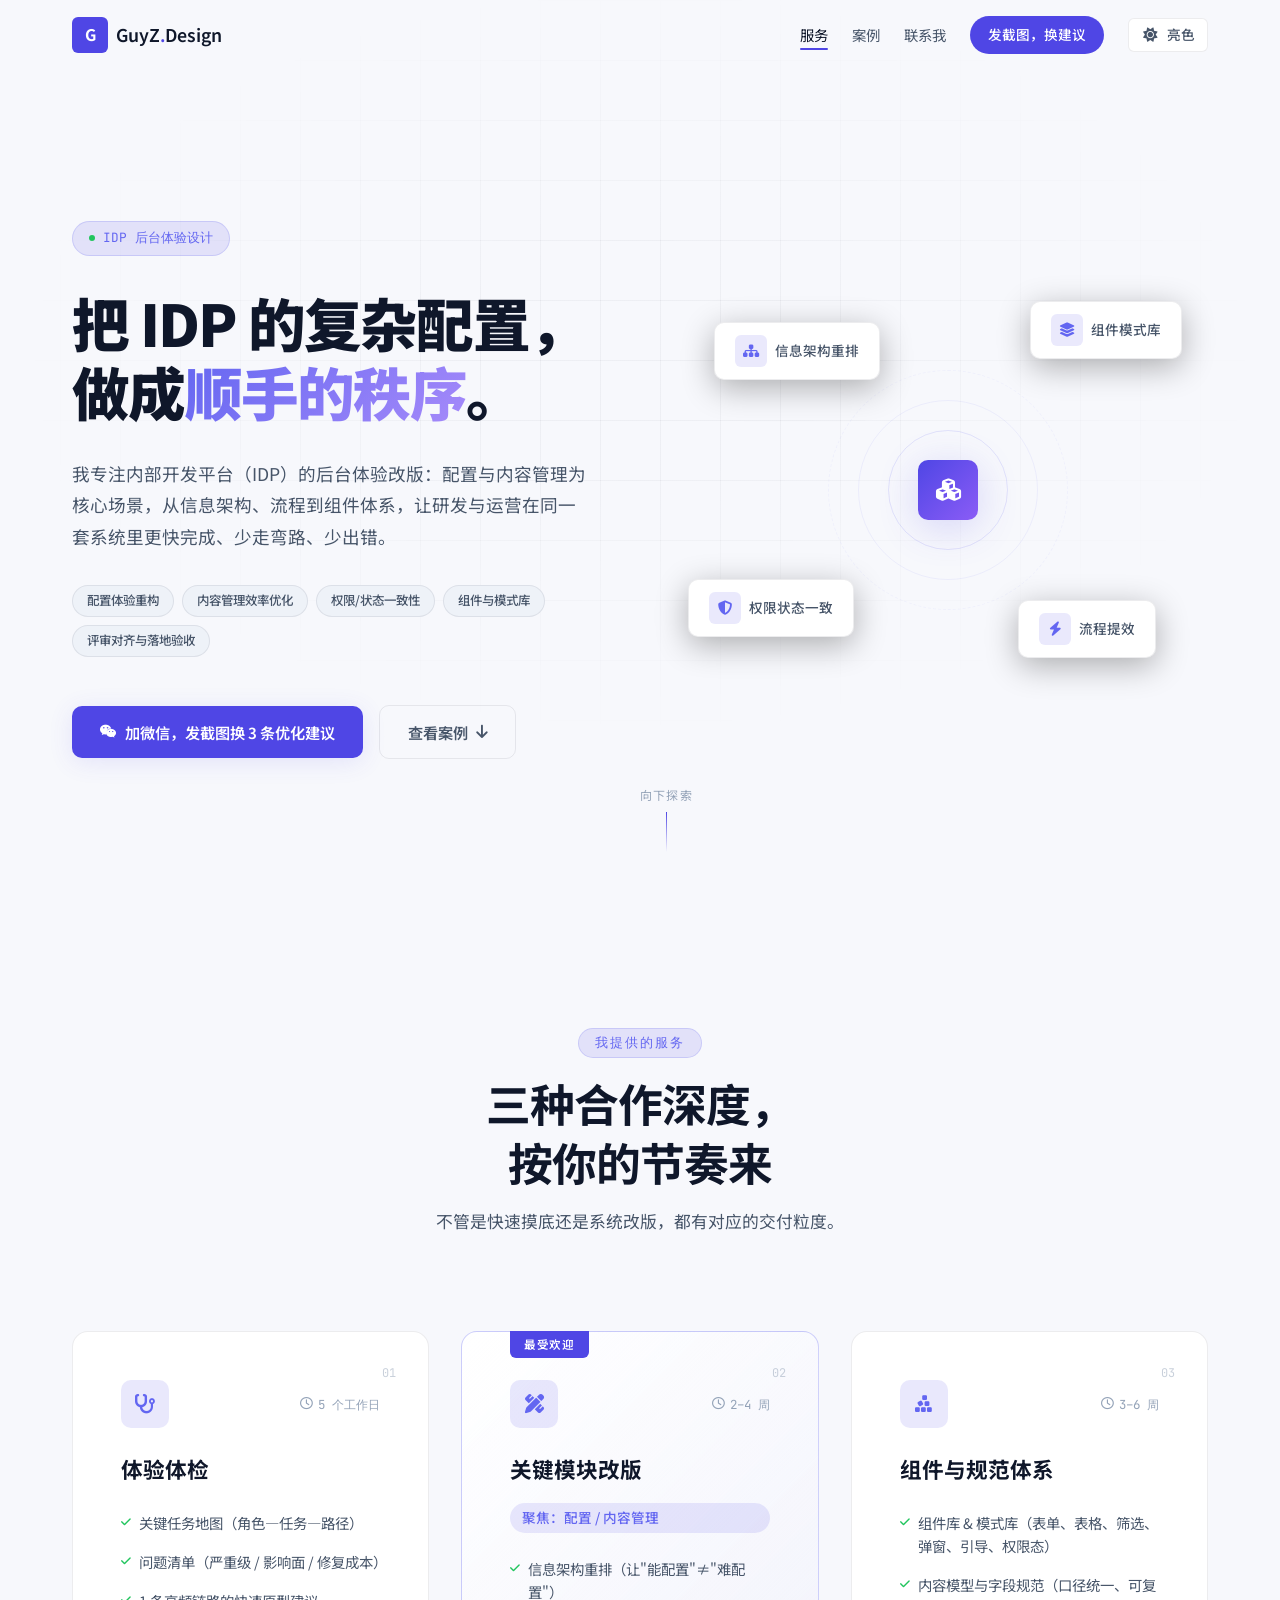
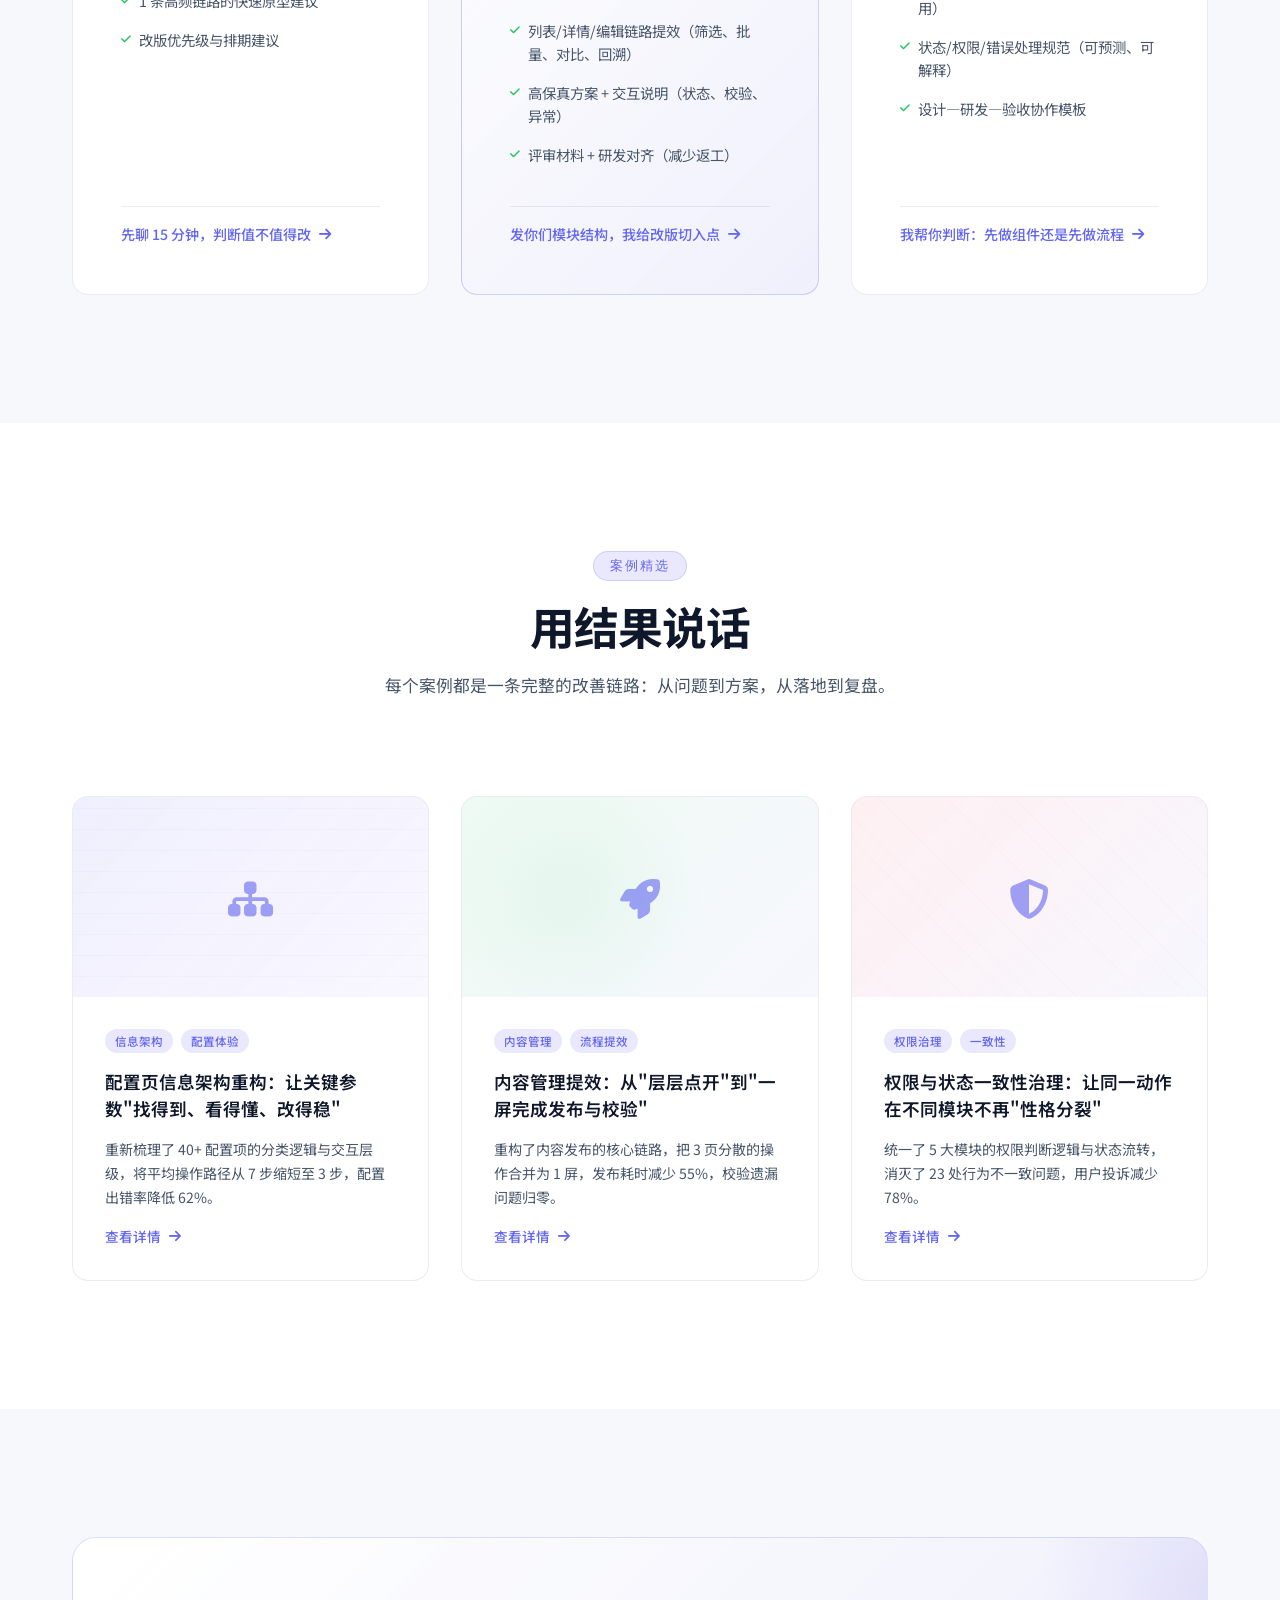
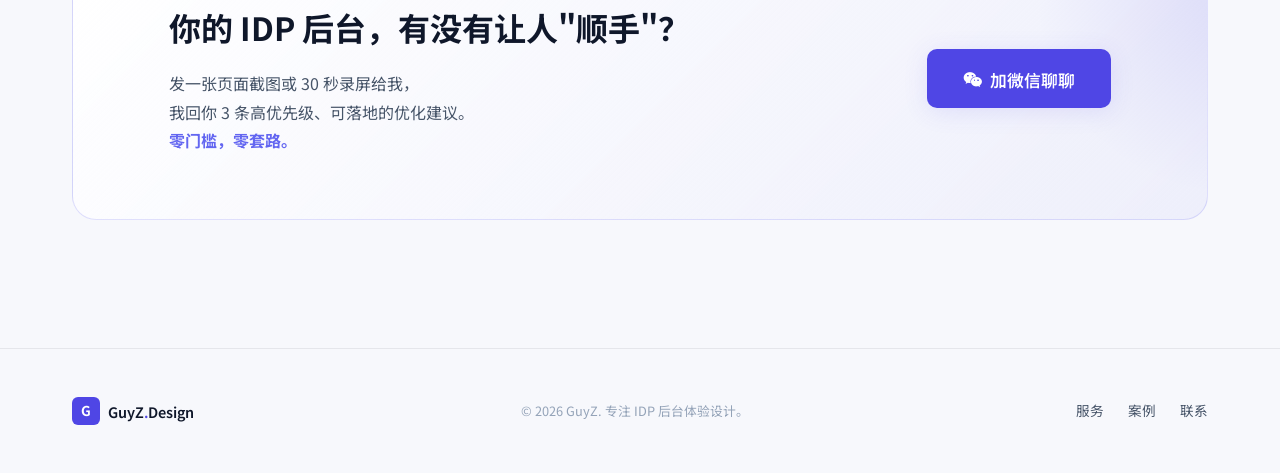
==== index.html @ 1d9252de "Initial commit: GuyZ Design website" ====
<!DOCTYPE html>
<html lang="zh-CN">
<head>
    <meta charset="UTF-8">
    <meta name="viewport" content="width=device-width, initial-scale=1.0">
    <title>GuyZ — IDP 后台体验设计师 | 把复杂配置做成顺手的秩序</title>
    <meta name="description" content="专注内部开发平台（IDP）后台体验改版：配置与内容管理为核心场景，让研发与运营更快完成、少走弯路、少出错。">
    <link rel="preconnect" href="https://fonts.googleapis.com">
    <link rel="preconnect" href="https://fonts.gstatic.com" crossorigin>
    <link href="https://fonts.googleapis.com/css2?family=Noto+Sans+SC:wght@300;400;500;600;700;900&family=JetBrains+Mono:wght@400;500&display=swap" rel="stylesheet">
    <link rel="stylesheet" href="https://cdn.jsdelivr.net/npm/@fortawesome/fontawesome-free@6.4.0/css/all.min.css">
    <link rel="stylesheet" href="css/style.css">
</head>
<body>
    <input type="checkbox" id="themeToggle" class="theme-toggle-input" aria-label="切换主题">
    <!-- 导航 -->
    <nav class="nav" id="nav">
        <div class="nav-inner container">
            <a href="index.html" class="nav-logo">
                <span class="logo-mark">G</span>
                <span class="logo-text">GuyZ<span class="logo-dot">.</span>Design</span>
            </a>
            <div class="nav-right">
                <div class="nav-links" id="navLinks">
                    <a href="#services" class="nav-link">服务</a>
                    <a href="#cases" class="nav-link">案例</a>
                    <a href="contact.html" class="nav-link">联系我</a>
                    <a href="contact.html" class="nav-cta-btn">发截图，换建议</a>
                </div>
                <div class="nav-actions">
                    <label for="themeToggle" class="theme-toggle-btn" title="切换主题">
                        <span class="theme-toggle-icon theme-toggle-dark"><i class="fa-solid fa-moon"></i></span>
                        <span class="theme-toggle-icon theme-toggle-light"><i class="fa-solid fa-sun"></i></span>
                        <span class="theme-toggle-label theme-toggle-dark-label">暗黑</span>
                        <span class="theme-toggle-label theme-toggle-light-label">亮色</span>
                    </label>
                </div>
            </div>

            <button class="nav-toggle" id="navToggle" aria-label="菜单">
                <span></span><span></span><span></span>
            </button>
        </div>
    </nav>

    <!-- Hero -->
    <header class="hero" id="hero">
        <div class="hero-bg-grid"></div>
        <div class="container hero-inner">
            <div class="hero-content">
                <div class="hero-badge animate-in">
                    <span class="badge-dot"></span>
                    IDP 后台体验设计
                </div>
                <h1 class="hero-title animate-in delay-1">
                    把 IDP 的复杂配置，<br>做成<span class="text-accent">顺手的秩序</span>。
                </h1>
                <p class="hero-subtitle animate-in delay-2">
                    我专注内部开发平台（IDP）的后台体验改版：配置与内容管理为核心场景，从信息架构、流程到组件体系，让研发与运营在同一套系统里更快完成、少走弯路、少出错。
                </p>
                <div class="hero-tags animate-in delay-3">
                    <span class="tag">配置体验重构</span>
                    <span class="tag">内容管理效率优化</span>
                    <span class="tag">权限/状态一致性</span>
                    <span class="tag">组件与模式库</span>
                    <span class="tag">评审对齐与落地验收</span>
                </div>
                <div class="hero-ctas animate-in delay-4">
                    <a href="contact.html" class="btn btn-primary">
                        <i class="fa-brands fa-weixin"></i>
                        加微信，发截图换 3 条优化建议
                    </a>
                    <a href="#cases" class="btn btn-ghost">
                        查看案例
                        <i class="fa-solid fa-arrow-down"></i>
                    </a>
                </div>
            </div>
            <div class="hero-visual animate-in delay-3">
                <div class="hero-card-stack">
                    <div class="hero-float-card card-1">
                        <div class="float-icon"><i class="fa-solid fa-sitemap"></i></div>
                        <span>信息架构重排</span>
                    </div>
                    <div class="hero-float-card card-2">
                        <div class="float-icon"><i class="fa-solid fa-layer-group"></i></div>
                        <span>组件模式库</span>
                    </div>
                    <div class="hero-float-card card-3">
                        <div class="float-icon"><i class="fa-solid fa-shield-halved"></i></div>
                        <span>权限状态一致</span>
                    </div>
                    <div class="hero-float-card card-4">
                        <div class="float-icon"><i class="fa-solid fa-bolt"></i></div>
                        <span>流程提效</span>
                    </div>
                    <!-- 中心图形 -->
                    <div class="hero-center-graphic">
                        <div class="center-ring ring-1"></div>
                        <div class="center-ring ring-2"></div>
                        <div class="center-ring ring-3"></div>
                        <div class="center-icon"><i class="fa-solid fa-cubes"></i></div>
                    </div>
                </div>
            </div>
        </div>
        <div class="hero-scroll-hint animate-in delay-5">
            <span>向下探索</span>
            <div class="scroll-line"></div>
        </div>
    </header>

    <!-- 服务 -->
    <section class="services" id="services">
        <div class="container">
            <div class="section-header">
                <span class="section-label">我提供的服务</span>
                <h2 class="section-title">三种合作深度，<br>按你的节奏来</h2>
                <p class="section-desc">不管是快速摸底还是系统改版，都有对应的交付粒度。</p>
            </div>
            <div class="services-grid">
                <!-- 服务 1 -->
                <div class="service-card" data-index="01">
                    <div class="service-header">
                        <div class="service-icon">
                            <i class="fa-solid fa-stethoscope"></i>
                        </div>
                        <div class="service-meta">
                            <span class="service-duration"><i class="fa-regular fa-clock"></i> 5 个工作日</span>
                        </div>
                    </div>
                    <h3 class="service-title">体验体检</h3>
                    <ul class="service-list">
                        <li>
                            <i class="fa-solid fa-check"></i>
                            关键任务地图（角色—任务—路径）
                        </li>
                        <li>
                            <i class="fa-solid fa-check"></i>
                            问题清单（严重级 / 影响面 / 修复成本）
                        </li>
                        <li>
                            <i class="fa-solid fa-check"></i>
                            1 条高频链路的快速原型建议
                        </li>
                        <li>
                            <i class="fa-solid fa-check"></i>
                            改版优先级与排期建议
                        </li>
                    </ul>
                    <a href="contact.html" class="service-cta">
                        先聊 15 分钟，判断值不值得改
                        <i class="fa-solid fa-arrow-right"></i>
                    </a>
                </div>

                <!-- 服务 2 -->
                <div class="service-card featured" data-index="02">
                    <div class="service-popular">最受欢迎</div>
                    <div class="service-header">
                        <div class="service-icon">
                            <i class="fa-solid fa-pen-ruler"></i>
                        </div>
                        <div class="service-meta">
                            <span class="service-duration"><i class="fa-regular fa-clock"></i> 2–4 周</span>
                        </div>
                    </div>
                    <h3 class="service-title">关键模块改版</h3>
                    <p class="service-focus">聚焦：配置 / 内容管理</p>
                    <ul class="service-list">
                        <li>
                            <i class="fa-solid fa-check"></i>
                            信息架构重排（让"能配置"≠"难配置"）
                        </li>
                        <li>
                            <i class="fa-solid fa-check"></i>
                            列表/详情/编辑链路提效（筛选、批量、对比、回溯）
                        </li>
                        <li>
                            <i class="fa-solid fa-check"></i>
                            高保真方案 + 交互说明（状态、校验、异常）
                        </li>
                        <li>
                            <i class="fa-solid fa-check"></i>
                            评审材料 + 研发对齐（减少返工）
                        </li>
                    </ul>
                    <a href="contact.html" class="service-cta">
                        发你们模块结构，我给改版切入点
                        <i class="fa-solid fa-arrow-right"></i>
                    </a>
                </div>

                <!-- 服务 3 -->
                <div class="service-card" data-index="03">
                    <div class="service-header">
                        <div class="service-icon">
                            <i class="fa-solid fa-cubes-stacked"></i>
                        </div>
                        <div class="service-meta">
                            <span class="service-duration"><i class="fa-regular fa-clock"></i> 3–6 周</span>
                        </div>
                    </div>
                    <h3 class="service-title">组件与规范体系</h3>
                    <ul class="service-list">
                        <li>
                            <i class="fa-solid fa-check"></i>
                            组件库 & 模式库（表单、表格、筛选、弹窗、引导、权限态）
                        </li>
                        <li>
                            <i class="fa-solid fa-check"></i>
                            内容模型与字段规范（口径统一、可复用）
                        </li>
                        <li>
                            <i class="fa-solid fa-check"></i>
                            状态/权限/错误处理规范（可预测、可解释）
                        </li>
                        <li>
                            <i class="fa-solid fa-check"></i>
                            设计—研发—验收协作模板
                        </li>
                    </ul>
                    <a href="contact.html" class="service-cta">
                        我帮你判断：先做组件还是先做流程
                        <i class="fa-solid fa-arrow-right"></i>
                    </a>
                </div>
            </div>
        </div>
    </section>

    <!-- 案例 -->
    <section class="cases" id="cases">
        <div class="container">
            <div class="section-header">
                <span class="section-label">案例精选</span>
                <h2 class="section-title">用结果说话</h2>
                <p class="section-desc">每个案例都是一条完整的改善链路：从问题到方案，从落地到复盘。</p>
            </div>
            <div class="cases-grid">
                <!-- 案例 1 -->
                <a href="case-1.html" class="case-card">
                    <div class="case-cover">
                        <div class="case-cover-inner">
                            <div class="case-icon-large"><i class="fa-solid fa-sitemap"></i></div>
                            <div class="case-pattern pattern-1"></div>
                        </div>
                    </div>
                    <div class="case-body">
                        <div class="case-tags">
                            <span class="case-tag">信息架构</span>
                            <span class="case-tag">配置体验</span>
                        </div>
                        <h3 class="case-title">配置页信息架构重构：让关键参数"找得到、看得懂、改得稳"</h3>
                        <p class="case-excerpt">重新梳理了 40+ 配置项的分类逻辑与交互层级，将平均操作路径从 7 步缩短至 3 步，配置出错率降低 62%。</p>
                        <span class="case-link">
                            查看详情
                            <i class="fa-solid fa-arrow-right"></i>
                        </span>
                    </div>
                </a>

                <!-- 案例 2 -->
                <a href="case-2.html" class="case-card">
                    <div class="case-cover">
                        <div class="case-cover-inner">
                            <div class="case-icon-large"><i class="fa-solid fa-rocket"></i></div>
                            <div class="case-pattern pattern-2"></div>
                        </div>
                    </div>
                    <div class="case-body">
                        <div class="case-tags">
                            <span class="case-tag">内容管理</span>
                            <span class="case-tag">流程提效</span>
                        </div>
                        <h3 class="case-title">内容管理提效：从"层层点开"到"一屏完成发布与校验"</h3>
                        <p class="case-excerpt">重构了内容发布的核心链路，把 3 页分散的操作合并为 1 屏，发布耗时减少 55%，校验遗漏问题归零。</p>
                        <span class="case-link">
                            查看详情
                            <i class="fa-solid fa-arrow-right"></i>
                        </span>
                    </div>
                </a>

                <!-- 案例 3 -->
                <a href="case-3.html" class="case-card">
                    <div class="case-cover">
                        <div class="case-cover-inner">
                            <div class="case-icon-large"><i class="fa-solid fa-shield-halved"></i></div>
                            <div class="case-pattern pattern-3"></div>
                        </div>
                    </div>
                    <div class="case-body">
                        <div class="case-tags">
                            <span class="case-tag">权限治理</span>
                            <span class="case-tag">一致性</span>
                        </div>
                        <h3 class="case-title">权限与状态一致性治理：让同一动作在不同模块不再"性格分裂"</h3>
                        <p class="case-excerpt">统一了 5 大模块的权限判断逻辑与状态流转，消灭了 23 处行为不一致问题，用户投诉减少 78%。</p>
                        <span class="case-link">
                            查看详情
                            <i class="fa-solid fa-arrow-right"></i>
                        </span>
                    </div>
                </a>
            </div>
        </div>
    </section>

    <!-- 底部 CTA -->
    <section class="bottom-cta">
        <div class="container">
            <div class="bottom-cta-inner">
                <div class="bottom-cta-content">
                    <h2 class="bottom-cta-title">你的 IDP 后台，有没有让人"顺手"？</h2>
                    <p class="bottom-cta-desc">
                        发一张页面截图或 30 秒录屏给我，<br>我回你 3 条高优先级、可落地的优化建议。<br>
                        <strong>零门槛，零套路。</strong>
                    </p>
                </div>
                <div class="bottom-cta-actions">
                    <a href="contact.html" class="btn btn-primary btn-lg">
                        <i class="fa-brands fa-weixin"></i>
                        加微信聊聊
                    </a>
                </div>
            </div>
        </div>
    </section>

    <!-- Footer -->
    <footer class="footer">
        <div class="container footer-inner">
            <div class="footer-brand">
                <span class="logo-mark">G</span>
                <span class="logo-text">GuyZ<span class="logo-dot">.</span>Design</span>
            </div>
            <p class="footer-copy">© 2026 GuyZ. 专注 IDP 后台体验设计。</p>
            <div class="footer-links">
                <a href="#services">服务</a>
                <a href="#cases">案例</a>
                <a href="contact.html">联系</a>
            </div>
        </div>
    </footer>

    <script src="js/main.js"></script>
</body>
</html>
---- css/style.css ----
/* =========================================
   GuyZ.Design — IDP 后台体验设计师作品集
   Design System & Global Styles
   ========================================= */

/* --- CSS Variables --- */
:root {
    /* 主色：深沉专业 + 亮点色 */
    --color-bg: #0a0a0f;
    --color-bg-elevated: #12121a;
    --color-bg-card: #16161f;
    --color-bg-card-hover: #1c1c28;
    --color-surface: #1e1e2a;
    --color-border: rgba(255, 255, 255, 0.06);
    --color-border-hover: var(--color-accent);
    --color-hover-border: var(--color-accent);
    --color-hover-shadow: rgba(0, 0, 0, 0.4);

    /* 文字 */
    --color-text-primary: #f0f0f5;
    --color-text-secondary: #8a8a9a;
    --color-text-tertiary: #5a5a6e;

    /* 导航与背景细节 */
    --color-nav-bg: rgba(10, 10, 15, 0.85);
    --color-nav-overlay-bg: rgba(10, 10, 15, 0.98);
    --color-grid-line: rgba(255, 255, 255, 0.02);

    /* 强调色：偏蓝紫，科技感 */
    --color-accent: #6366f1;
    --color-accent-light: #818cf8;
    --color-accent-glow: rgba(99, 102, 241, 0.15);
    --color-accent-glow-strong: rgba(99, 102, 241, 0.3);

    /* 辅助色 */
    --color-green: #22c55e;
    --color-amber: #f59e0b;
    --color-rose: #f43f5e;

    /* 间距 */
    --space-xs: 0.25rem;
    --space-sm: 0.5rem;
    --space-md: 1rem;
    --space-lg: 1.5rem;
    --space-xl: 2rem;
    --space-2xl: 3rem;
    --space-3xl: 4rem;
    --space-4xl: 6rem;
    --space-5xl: 8rem;

    /* 圆角 */
    --radius-sm: 6px;
    --radius-md: 10px;
    --radius-lg: 16px;
    --radius-xl: 24px;

    /* 字体 */
    --font-sans: 'Noto Sans SC', -apple-system, BlinkMacSystemFont, 'Segoe UI', sans-serif;
    --font-mono: 'JetBrains Mono', 'Fira Code', monospace;

    /* 过渡 */
    --ease-out: cubic-bezier(0.16, 1, 0.3, 1);
    --ease-spring: cubic-bezier(0.34, 1.56, 0.64, 1);
    --duration-fast: 0.2s;
    --duration-normal: 0.35s;
    --duration-slow: 0.6s;
}

:root:has(#themeToggle:checked) {
    --color-bg: #f7f8fc;
    --color-bg-elevated: #ffffff;
    --color-bg-card: #ffffff;
    --color-bg-card-hover: #f1f4fb;
    --color-surface: #eef2f8;
    --color-border: rgba(15, 23, 42, 0.08);
    --color-border-hover: rgba(15, 23, 42, 0.16);
    --color-hover-border: rgba(15, 23, 42, 0.16);
    --color-hover-shadow: var(--color-accent-glow-strong);

    --color-text-primary: #0f172a;
    --color-text-secondary: #475569;
    --color-text-tertiary: #94a3b8;

    --color-nav-bg: rgba(247, 248, 252, 0.9);
    --color-nav-overlay-bg: rgba(247, 248, 252, 0.98);
    --color-grid-line: rgba(15, 23, 42, 0.04);

    --color-accent: #4f46e5;
    --color-accent-light: #6366f1;
    --color-accent-glow: rgba(79, 70, 229, 0.12);
    --color-accent-glow-strong: rgba(79, 70, 229, 0.2);
}



/* --- Reset & Base --- */
*,
*::before,
*::after {
    margin: 0;
    padding: 0;
    box-sizing: border-box;
}

html {
    scroll-behavior: smooth;
    -webkit-font-smoothing: antialiased;
    -moz-osx-font-smoothing: grayscale;
}

body {
    font-family: var(--font-sans);
    background: var(--color-bg);
    color: var(--color-text-primary);
    line-height: 1.6;
    overflow-x: hidden;
}

a {
    color: inherit;
    text-decoration: none;
}

ul, ol {
    list-style: none;
}

img {
    max-width: 100%;
    display: block;
}

/* --- Container --- */
.container {
    width: 100%;
    max-width: 1200px;
    margin: 0 auto;
    padding: 0 var(--space-xl);
}

/* --- Typography --- */
.section-header {
    text-align: center;
    margin-bottom: var(--space-4xl);
}

.section-label {
    display: inline-block;
    font-family: var(--font-mono);
    font-size: 0.8rem;
    font-weight: 500;
    color: var(--color-accent-light);
    text-transform: uppercase;
    letter-spacing: 0.15em;
    margin-bottom: var(--space-md);
    padding: var(--space-xs) var(--space-md);
    background: var(--color-accent-glow);
    border-radius: 100px;
    border: 1px solid rgba(99, 102, 241, 0.2);
}

.section-title {
    font-size: clamp(1.8rem, 4vw, 2.8rem);
    font-weight: 700;
    line-height: 1.3;
    margin-bottom: var(--space-md);
    letter-spacing: -0.02em;
}

.section-desc {
    font-size: 1.05rem;
    color: var(--color-text-secondary);
    max-width: 560px;
    margin: 0 auto;
    line-height: 1.7;
}

/* =========================================
   Navigation
   ========================================= */
.nav {
    position: fixed;
    top: 0;
    left: 0;
    right: 0;
    z-index: 1000;
    padding: var(--space-md) 0;
    transition: all var(--duration-normal) var(--ease-out);
    background: transparent;
}

.nav.scrolled {
    background: var(--color-nav-bg);
    backdrop-filter: blur(20px);
    -webkit-backdrop-filter: blur(20px);
    border-bottom: 1px solid var(--color-border);
    padding: var(--space-sm) 0;
}



.nav-inner {
    display: flex;
    align-items: center;
    justify-content: space-between;
    gap: var(--space-xl);
}

.nav-right {
    display: flex;
    align-items: center;
    gap: var(--space-lg);
    margin-left: auto;
}

.nav-logo {
    display: flex;
    align-items: center;
    gap: var(--space-sm);
    font-weight: 600;
    font-size: 1.1rem;
    z-index: 1001;
}

.logo-mark {
    display: inline-flex;
    align-items: center;
    justify-content: center;
    width: 36px;
    height: 36px;
    background: var(--color-accent);
    color: white;
    font-weight: 700;
    font-size: 1rem;
    border-radius: var(--radius-sm);
}

.logo-dot {
    color: var(--color-accent);
}

.nav-links {
    display: flex;
    align-items: center;
    gap: var(--space-lg);
}

.nav-actions {
    display: inline-flex;
    align-items: center;
    gap: var(--space-md);
}

.theme-toggle-input {
    position: absolute;
    opacity: 0;
    pointer-events: none;
}

.theme-toggle-btn {
    display: inline-flex;
    align-items: center;
    gap: 8px;
    height: 34px;
    padding: 0 12px;
    border-radius: 6px;
    border: 1px solid var(--color-border);
    background: var(--color-bg-card);
    color: var(--color-text-secondary);
    font-size: 0.85rem;
    font-weight: 500;
    cursor: pointer;
    transition: all var(--duration-fast) var(--ease-out);
}

.theme-toggle-btn:hover {
    border-color: var(--color-accent);
    color: var(--color-accent-light);
    box-shadow: 0 6px 18px var(--color-accent-glow);
}

.theme-toggle-btn:focus-visible {
    outline: 2px solid var(--color-accent-light);
    outline-offset: 2px;
}

.theme-toggle-icon {
    width: 18px;
    height: 18px;
    display: inline-flex;
    align-items: center;
    justify-content: center;
    font-size: 0.9rem;
}

.theme-toggle-light,
.theme-toggle-light-label {
    display: none;
}

:root:has(#themeToggle:checked) .theme-toggle-dark,
:root:has(#themeToggle:checked) .theme-toggle-dark-label,
:root[data-theme="light"] .theme-toggle-dark,
:root[data-theme="light"] .theme-toggle-dark-label {
    display: none;
}

:root:has(#themeToggle:checked) .theme-toggle-light,
:root:has(#themeToggle:checked) .theme-toggle-light-label,
:root[data-theme="light"] .theme-toggle-light,
:root[data-theme="light"] .theme-toggle-light-label {
    display: inline-flex;
}

.nav-link {
    font-size: 0.9rem;
    color: var(--color-text-secondary);
    transition: color var(--duration-fast);
    position: relative;
}

.nav-link:hover,
.nav-link.active {
    color: var(--color-text-primary);
}

.nav-link::after {
    content: '';
    position: absolute;
    bottom: -4px;
    left: 0;
    width: 0;
    height: 2px;
    background: var(--color-accent);
    border-radius: 2px;
    transition: width var(--duration-normal) var(--ease-out);
}

.nav-link:hover::after,
.nav-link.active::after {
    width: 100%;
}

.nav-cta-btn {
    display: inline-flex;
    align-items: center;
    gap: var(--space-sm);
    padding: 8px 18px;
    font-size: 0.85rem;
    font-weight: 500;
    color: white;
    background: var(--color-accent);
    border-radius: 100px;
    transition: all var(--duration-fast);
}

.nav-cta-btn:hover {
    background: var(--color-accent-light);
    transform: translateY(-1px);
    box-shadow: 0 4px 20px var(--color-accent-glow-strong);
}

.nav-toggle {
    display: none;
    flex-direction: column;
    gap: 5px;
    background: none;
    border: none;
    cursor: pointer;
    z-index: 1001;
    padding: 4px;
}

.nav-toggle span {
    display: block;
    width: 22px;
    height: 2px;
    background: var(--color-text-primary);
    border-radius: 2px;
    transition: all var(--duration-normal) var(--ease-out);
}

/* =========================================
   Hero
   ========================================= */
.hero {
    position: relative;
    min-height: 100vh;
    display: flex;
    flex-direction: column;
    justify-content: center;
    padding: calc(80px + var(--space-3xl)) 0 var(--space-3xl);
    overflow: hidden;
}

.hero-bg-grid {
    position: absolute;
    inset: 0;
    background-image:
        linear-gradient(var(--color-grid-line) 1px, transparent 1px),
        linear-gradient(90deg, var(--color-grid-line) 1px, transparent 1px);
    background-size: 60px 60px;
    mask-image: radial-gradient(ellipse 70% 60% at 50% 40%, black 20%, transparent 70%);
    -webkit-mask-image: radial-gradient(ellipse 70% 60% at 50% 40%, black 20%, transparent 70%);
}

.hero-inner {
    display: grid;
    grid-template-columns: 1fr 1fr;
    gap: var(--space-4xl);
    align-items: center;
    position: relative;
    z-index: 1;
}

.hero-badge {
    display: inline-flex;
    align-items: center;
    gap: var(--space-sm);
    font-family: var(--font-mono);
    font-size: 0.8rem;
    color: var(--color-accent-light);
    margin-bottom: var(--space-xl);
    padding: 6px 16px;
    background: var(--color-accent-glow);
    border: 1px solid rgba(99, 102, 241, 0.2);
    border-radius: 100px;
}

.badge-dot {
    width: 6px;
    height: 6px;
    background: var(--color-green);
    border-radius: 50%;
    animation: pulse-dot 2s infinite;
}

@keyframes pulse-dot {
    0%, 100% { opacity: 1; }
    50% { opacity: 0.4; }
}

.hero-title {
    font-size: clamp(2.2rem, 5vw, 3.6rem);
    font-weight: 900;
    line-height: 1.2;
    letter-spacing: -0.03em;
    margin-bottom: var(--space-xl);
}

.text-accent {
    background: linear-gradient(135deg, var(--color-accent-light), #a78bfa);
    -webkit-background-clip: text;
    -webkit-text-fill-color: transparent;
    background-clip: text;
}

.hero-subtitle {
    font-size: 1.1rem;
    color: var(--color-text-secondary);
    line-height: 1.8;
    margin-bottom: var(--space-xl);
    max-width: 540px;
}

.hero-tags {
    display: flex;
    flex-wrap: wrap;
    gap: var(--space-sm);
    margin-bottom: var(--space-2xl);
}

.tag {
    font-size: 0.78rem;
    font-weight: 500;
    padding: 5px 14px;
    background: var(--color-surface);
    border: 1px solid var(--color-border);
    border-radius: 100px;
    color: var(--color-text-secondary);
    transition: all var(--duration-fast);
}

.tag:hover {
    border-color: var(--color-accent);
    color: var(--color-accent-light);
    background: var(--color-accent-glow);
}

.hero-ctas {
    display: flex;
    flex-wrap: wrap;
    gap: var(--space-md);
    align-items: center;
}

/* Buttons */
.btn {
    display: inline-flex;
    align-items: center;
    gap: var(--space-sm);
    padding: 14px 28px;
    font-family: var(--font-sans);
    font-size: 0.95rem;
    font-weight: 600;
    border-radius: var(--radius-md);
    cursor: pointer;
    border: none;
    transition: all var(--duration-normal) var(--ease-out);
    white-space: nowrap;
}

.btn-primary {
    background: var(--color-accent);
    color: white;
    box-shadow: 0 4px 24px var(--color-accent-glow);
}

.btn-primary:hover {
    background: var(--color-accent-light);
    transform: translateY(-2px);
    box-shadow: 0 8px 32px var(--color-accent-glow-strong);
}

.btn-ghost {
    background: transparent;
    color: var(--color-text-secondary);
    border: 1px solid var(--color-border);
}

.btn-ghost:hover {
    border-color: var(--color-accent);
    color: var(--color-accent-light);
    background: var(--color-accent-glow);
}

.btn-lg {
    padding: 18px 36px;
    font-size: 1.05rem;
}

/* Hero Visual - 浮动卡片 */
.hero-visual {
    position: relative;
    height: 420px;
}

.hero-card-stack {
    position: relative;
    width: 100%;
    height: 100%;
}

.hero-float-card {
    position: absolute;
    display: flex;
    align-items: center;
    gap: var(--space-sm);
    padding: 12px 20px;
    background: var(--color-bg-card);
    border: 1px solid var(--color-border);
    border-radius: var(--radius-md);
    font-size: 0.85rem;
    font-weight: 500;
    color: var(--color-text-secondary);
    backdrop-filter: blur(10px);
    box-shadow: 0 8px 32px rgba(0, 0, 0, 0.3);
    transition: all var(--duration-slow) var(--ease-out);
}

.hero-float-card:hover {
    border-color: var(--color-border-hover);
    color: var(--color-text-primary);
    transform: translateY(-4px);
    box-shadow: 0 12px 40px var(--color-hover-shadow), 0 0 0 1px var(--color-hover-border);
}

.float-icon {
    width: 32px;
    height: 32px;
    display: flex;
    align-items: center;
    justify-content: center;
    background: var(--color-accent-glow);
    color: var(--color-accent-light);
    border-radius: var(--radius-sm);
    font-size: 0.9rem;
}

.card-1 { top: 10%; left: 5%; animation: float-1 6s ease-in-out infinite; }
.card-2 { top: 5%; right: 5%; animation: float-2 7s ease-in-out infinite; }
.card-3 { bottom: 15%; left: 0; animation: float-3 8s ease-in-out infinite; }
.card-4 { bottom: 10%; right: 10%; animation: float-4 6.5s ease-in-out infinite; }

@keyframes float-1 { 0%, 100% { transform: translateY(0); } 50% { transform: translateY(-12px); } }
@keyframes float-2 { 0%, 100% { transform: translateY(0); } 50% { transform: translateY(-8px); } }
@keyframes float-3 { 0%, 100% { transform: translateY(0); } 50% { transform: translateY(-15px); } }
@keyframes float-4 { 0%, 100% { transform: translateY(0); } 50% { transform: translateY(-10px); } }

/* 中心图形 */
.hero-center-graphic {
    position: absolute;
    top: 50%;
    left: 50%;
    transform: translate(-50%, -50%);
}

.center-ring {
    position: absolute;
    top: 50%;
    left: 50%;
    transform: translate(-50%, -50%);
    border-radius: 50%;
    border: 1px solid var(--color-border);
}

.ring-1 { width: 120px; height: 120px; animation: ring-spin 20s linear infinite; border-color: rgba(99, 102, 241, 0.15); }
.ring-2 { width: 180px; height: 180px; animation: ring-spin 30s linear infinite reverse; border-color: rgba(99, 102, 241, 0.08); }
.ring-3 { width: 240px; height: 240px; animation: ring-spin 40s linear infinite; border-style: dashed; border-color: rgba(99, 102, 241, 0.05); }

@keyframes ring-spin { from { transform: translate(-50%, -50%) rotate(0deg); } to { transform: translate(-50%, -50%) rotate(360deg); } }

.center-icon {
    position: relative;
    width: 60px;
    height: 60px;
    display: flex;
    align-items: center;
    justify-content: center;
    background: linear-gradient(135deg, var(--color-accent), #8b5cf6);
    border-radius: var(--radius-md);
    font-size: 1.4rem;
    color: white;
    box-shadow: 0 8px 40px var(--color-accent-glow-strong);
}

/* 滚动提示 */
.hero-scroll-hint {
    position: absolute;
    bottom: var(--space-2xl);
    left: 50%;
    transform: translateX(-50%);
    display: flex;
    flex-direction: column;
    align-items: center;
    gap: var(--space-sm);
    color: var(--color-text-tertiary);
    font-size: 0.75rem;
    letter-spacing: 0.1em;
}

.scroll-line {
    width: 1px;
    height: 40px;
    background: linear-gradient(to bottom, var(--color-accent), transparent);
    animation: scroll-pulse 2s ease-in-out infinite;
}

@keyframes scroll-pulse {
    0%, 100% { opacity: 0.3; transform: scaleY(0.6); }
    50% { opacity: 1; transform: scaleY(1); }
}

/* =========================================
   Services
   ========================================= */
.services {
    padding: var(--space-5xl) 0;
    position: relative;
}

.services-grid {
    display: grid;
    grid-template-columns: repeat(3, 1fr);
    gap: var(--space-xl);
}

.service-card {
    position: relative;
    padding: var(--space-2xl);
    background: var(--color-bg-card);
    border: 1px solid var(--color-border);
    border-radius: var(--radius-lg);
    transition: all var(--duration-normal) var(--ease-out);
    display: flex;
    flex-direction: column;
}

.service-card::before {
    content: attr(data-index);
    position: absolute;
    top: var(--space-xl);
    right: var(--space-xl);
    font-family: var(--font-mono);
    font-size: 0.75rem;
    color: var(--color-text-tertiary);
    opacity: 0.5;
}

.service-card:hover {
    border-color: var(--color-border-hover);
    background: var(--color-bg-card-hover);
    transform: translateY(-4px);
    box-shadow: 0 20px 60px var(--color-hover-shadow);
}

.service-card.featured {
    border-color: rgba(99, 102, 241, 0.3);
    background: linear-gradient(135deg, var(--color-bg-card), rgba(99, 102, 241, 0.05));
}

.service-card.featured:hover {
    border-color: rgba(99, 102, 241, 0.5);
    box-shadow: 0 20px 60px rgba(99, 102, 241, 0.1), 0 0 0 1px rgba(99, 102, 241, 0.2);
}

.service-popular {
    position: absolute;
    top: -1px;
    left: var(--space-2xl);
    padding: 4px 14px;
    font-size: 0.72rem;
    font-weight: 600;
    color: white;
    background: var(--color-accent);
    border-radius: 0 0 var(--radius-sm) var(--radius-sm);
    letter-spacing: 0.05em;
}

.service-header {
    display: flex;
    align-items: center;
    justify-content: space-between;
    margin-bottom: var(--space-lg);
}

.service-icon {
    width: 48px;
    height: 48px;
    display: flex;
    align-items: center;
    justify-content: center;
    background: var(--color-accent-glow);
    color: var(--color-accent-light);
    border-radius: var(--radius-md);
    font-size: 1.2rem;
}

.service-duration {
    font-family: var(--font-mono);
    font-size: 0.78rem;
    color: var(--color-text-tertiary);
    display: flex;
    align-items: center;
    gap: 6px;
}

.service-title {
    font-size: 1.35rem;
    font-weight: 700;
    margin-bottom: var(--space-md);
}

.service-focus {
    font-size: 0.85rem;
    color: var(--color-accent-light);
    font-weight: 500;
    margin-bottom: var(--space-md);
    padding: 4px 12px;
    background: var(--color-accent-glow);
    border-radius: 100px;
    display: inline-block;
}

.service-list {
    margin-bottom: var(--space-xl);
    flex: 1;
}

.service-list li {
    display: flex;
    align-items: flex-start;
    gap: var(--space-sm);
    font-size: 0.9rem;
    color: var(--color-text-secondary);
    line-height: 1.6;
    padding: var(--space-sm) 0;
}

.service-list li i {
    color: var(--color-green);
    font-size: 0.7rem;
    margin-top: 6px;
    flex-shrink: 0;
}

.service-cta {
    display: inline-flex;
    align-items: center;
    gap: var(--space-sm);
    font-size: 0.88rem;
    font-weight: 500;
    color: var(--color-accent-light);
    transition: all var(--duration-fast);
    padding-top: var(--space-md);
    border-top: 1px solid var(--color-border);
}

.service-cta:hover {
    color: white;
    gap: var(--space-md);
}

/* =========================================
   Cases
   ========================================= */
.cases {
    padding: var(--space-5xl) 0;
    background: var(--color-bg-elevated);
}

.cases-grid {
    display: grid;
    grid-template-columns: repeat(3, 1fr);
    gap: var(--space-xl);
}

.case-card {
    display: flex;
    flex-direction: column;
    background: var(--color-bg-card);
    border: 1px solid var(--color-border);
    border-radius: var(--radius-lg);
    overflow: hidden;
    transition: all var(--duration-normal) var(--ease-out);
}

.case-card:hover {
    border-color: var(--color-border-hover);
    transform: translateY(-6px);
    box-shadow: 0 24px 64px var(--color-hover-shadow);
}

.case-cover {
    position: relative;
    height: 200px;
    overflow: hidden;
}

.case-cover-inner {
    width: 100%;
    height: 100%;
    display: flex;
    align-items: center;
    justify-content: center;
    position: relative;
}

.case-icon-large {
    font-size: 2.5rem;
    color: var(--color-accent-light);
    position: relative;
    z-index: 1;
    opacity: 0.6;
    transition: all var(--duration-normal) var(--ease-out);
}

.case-card:hover .case-icon-large {
    opacity: 1;
    transform: scale(1.1);
}

.case-pattern {
    position: absolute;
    inset: 0;
}

.pattern-1 {
    background:
        linear-gradient(135deg, rgba(99, 102, 241, 0.1), rgba(139, 92, 246, 0.05)),
        repeating-linear-gradient(
            0deg,
            transparent,
            transparent 20px,
            rgba(99, 102, 241, 0.03) 20px,
            rgba(99, 102, 241, 0.03) 21px
        );
}

.pattern-2 {
    background:
        linear-gradient(135deg, rgba(34, 197, 94, 0.08), rgba(99, 102, 241, 0.05)),
        radial-gradient(circle at 30% 50%, rgba(34, 197, 94, 0.06) 0%, transparent 50%);
}

.pattern-3 {
    background:
        linear-gradient(135deg, rgba(244, 63, 94, 0.08), rgba(99, 102, 241, 0.05)),
        repeating-linear-gradient(
            45deg,
            transparent,
            transparent 15px,
            rgba(244, 63, 94, 0.02) 15px,
            rgba(244, 63, 94, 0.02) 16px
        );
}

.case-body {
    padding: var(--space-xl);
    flex: 1;
    display: flex;
    flex-direction: column;
}

.case-tags {
    display: flex;
    flex-wrap: wrap;
    gap: var(--space-sm);
    margin-bottom: var(--space-md);
}

.case-tag {
    font-size: 0.72rem;
    font-weight: 500;
    padding: 3px 10px;
    background: var(--color-accent-glow);
    color: var(--color-accent-light);
    border-radius: 100px;
}

.case-title {
    font-size: 1.1rem;
    font-weight: 600;
    line-height: 1.5;
    margin-bottom: var(--space-md);
}

.case-excerpt {
    font-size: 0.88rem;
    color: var(--color-text-secondary);
    line-height: 1.7;
    flex: 1;
    margin-bottom: var(--space-md);
}

.case-link {
    display: inline-flex;
    align-items: center;
    gap: var(--space-sm);
    font-size: 0.85rem;
    font-weight: 500;
    color: var(--color-accent-light);
    transition: all var(--duration-fast);
}

.case-card:hover .case-link {
    color: white;
    gap: var(--space-md);
}

/* =========================================
   Bottom CTA
   ========================================= */
.bottom-cta {
    padding: var(--space-5xl) 0;
}

.bottom-cta-inner {
    display: flex;
    align-items: center;
    justify-content: space-between;
    gap: var(--space-3xl);
    padding: var(--space-3xl) var(--space-4xl);
    background: linear-gradient(135deg, var(--color-bg-card), rgba(99, 102, 241, 0.06));
    border: 1px solid rgba(99, 102, 241, 0.2);
    border-radius: var(--radius-xl);
    position: relative;
    overflow: hidden;
}

.bottom-cta-inner::before {
    content: '';
    position: absolute;
    top: -50%;
    right: -20%;
    width: 400px;
    height: 400px;
    background: radial-gradient(circle, var(--color-accent-glow) 0%, transparent 70%);
    pointer-events: none;
}

.bottom-cta-title {
    font-size: clamp(1.4rem, 3vw, 2rem);
    font-weight: 700;
    margin-bottom: var(--space-md);
}

.bottom-cta-desc {
    font-size: 1rem;
    color: var(--color-text-secondary);
    line-height: 1.8;
}

.bottom-cta-desc strong {
    color: var(--color-accent-light);
}

.bottom-cta-actions {
    flex-shrink: 0;
    position: relative;
    z-index: 1;
}

/* =========================================
   Footer
   ========================================= */
.footer {
    padding: var(--space-2xl) 0;
    border-top: 1px solid var(--color-border);
}

.footer-inner {
    display: flex;
    align-items: center;
    justify-content: space-between;
}

.footer-brand {
    display: flex;
    align-items: center;
    gap: var(--space-sm);
}

.footer-brand .logo-mark {
    width: 28px;
    height: 28px;
    font-size: 0.85rem;
}

.footer-brand .logo-text {
    font-size: 0.9rem;
    font-weight: 600;
}

.footer-copy {
    font-size: 0.8rem;
    color: var(--color-text-tertiary);
}

.footer-links {
    display: flex;
    gap: var(--space-lg);
}

.footer-links a {
    font-size: 0.85rem;
    color: var(--color-text-secondary);
    transition: color var(--duration-fast);
}

.footer-links a:hover {
    color: var(--color-accent-light);
}

/* =========================================
   Animations
   ========================================= */
.animate-in {
    opacity: 0;
    transform: translateY(30px);
    transition: opacity var(--duration-slow) var(--ease-out), transform var(--duration-slow) var(--ease-out);
}

.animate-in.visible {
    opacity: 1;
    transform: translateY(0);
}

.delay-1 { transition-delay: 0.1s; }
.delay-2 { transition-delay: 0.2s; }
.delay-3 { transition-delay: 0.3s; }
.delay-4 { transition-delay: 0.4s; }
.delay-5 { transition-delay: 0.5s; }

/* Scroll reveal */
.reveal {
    opacity: 0;
    transform: translateY(40px);
    transition: opacity 0.8s var(--ease-out), transform 0.8s var(--ease-out);
}

.reveal.visible {
    opacity: 1;
    transform: translateY(0);
}

/* =========================================
   Case Detail Page
   ========================================= */
.case-detail {
    padding-top: 100px;
}

.case-detail-hero {
    padding: var(--space-4xl) 0;
    border-bottom: 1px solid var(--color-border);
}

.case-detail-hero .case-tags {
    margin-bottom: var(--space-lg);
}

.case-detail-hero .case-tag {
    font-size: 0.8rem;
    padding: 5px 14px;
}

.case-detail-title {
    font-size: clamp(1.6rem, 3.5vw, 2.4rem);
    font-weight: 800;
    line-height: 1.3;
    margin-bottom: var(--space-xl);
    max-width: 800px;
}

.case-detail-summary {
    font-size: 1.15rem;
    color: var(--color-text-secondary);
    line-height: 1.8;
    max-width: 720px;
    padding: var(--space-xl);
    background: var(--color-accent-glow);
    border-left: 3px solid var(--color-accent);
    border-radius: 0 var(--radius-md) var(--radius-md) 0;
}

/* Case content sections */
.case-content {
    padding: var(--space-4xl) 0;
    max-width: 800px;
    margin: 0 auto;
}

.case-section {
    margin-bottom: var(--space-4xl);
}

.case-section-label {
    display: inline-flex;
    align-items: center;
    gap: var(--space-sm);
    font-family: var(--font-mono);
    font-size: 0.75rem;
    font-weight: 500;
    color: var(--color-accent-light);
    text-transform: uppercase;
    letter-spacing: 0.15em;
    margin-bottom: var(--space-md);
}

.case-section-label i {
    font-size: 0.65rem;
}

.case-section h2 {
    font-size: 1.5rem;
    font-weight: 700;
    margin-bottom: var(--space-lg);
}

.case-section p {
    font-size: 1rem;
    color: var(--color-text-secondary);
    line-height: 1.8;
    margin-bottom: var(--space-md);
}

.case-section ul {
    margin-bottom: var(--space-lg);
}

.case-section ul li {
    display: flex;
    align-items: flex-start;
    gap: var(--space-sm);
    font-size: 0.95rem;
    color: var(--color-text-secondary);
    line-height: 1.7;
    padding: var(--space-sm) 0;
}

.case-section ul li::before {
    content: '→';
    color: var(--color-accent-light);
    flex-shrink: 0;
    margin-top: 1px;
}

/* 对比卡片 */
.compare-grid {
    display: grid;
    grid-template-columns: 1fr 1fr;
    gap: var(--space-lg);
    margin: var(--space-xl) 0;
}

.compare-card {
    padding: var(--space-xl);
    border-radius: var(--radius-md);
    border: 1px solid var(--color-border);
}

.compare-card.before {
    background: rgba(244, 63, 94, 0.04);
    border-color: rgba(244, 63, 94, 0.15);
}

.compare-card.after {
    background: rgba(34, 197, 94, 0.04);
    border-color: rgba(34, 197, 94, 0.15);
}

.compare-label {
    font-family: var(--font-mono);
    font-size: 0.72rem;
    font-weight: 600;
    text-transform: uppercase;
    letter-spacing: 0.1em;
    margin-bottom: var(--space-md);
}

.compare-card.before .compare-label { color: var(--color-rose); }
.compare-card.after .compare-label { color: var(--color-green); }

.compare-card ul li {
    font-size: 0.88rem;
    color: var(--color-text-secondary);
    padding: 4px 0;
    line-height: 1.6;
}

/* Case CTA */
.case-cta-section {
    padding: var(--space-3xl);
    background: var(--color-bg-card);
    border: 1px solid var(--color-border);
    border-radius: var(--radius-lg);
    text-align: center;
    margin-bottom: var(--space-4xl);
}

.case-cta-section h3 {
    font-size: 1.4rem;
    font-weight: 700;
    margin-bottom: var(--space-md);
}

.case-cta-section p {
    color: var(--color-text-secondary);
    margin-bottom: var(--space-xl);
    font-size: 1rem;
}

/* 案例导航 */
.case-nav {
    display: flex;
    justify-content: space-between;
    padding: var(--space-xl) 0;
    border-top: 1px solid var(--color-border);
    margin-bottom: var(--space-2xl);
}

.case-nav a {
    display: flex;
    align-items: center;
    gap: var(--space-sm);
    font-size: 0.9rem;
    color: var(--color-text-secondary);
    transition: color var(--duration-fast);
}

.case-nav a:hover {
    color: var(--color-accent-light);
}

/* =========================================
   Contact Page
   ========================================= */
.contact-page {
    padding-top: 100px;
    min-height: 100vh;
    display: flex;
    flex-direction: column;
}

.contact-hero {
    padding: var(--space-4xl) 0 var(--space-2xl);
    text-align: center;
}

.contact-title {
    font-size: clamp(1.8rem, 4vw, 2.6rem);
    font-weight: 800;
    margin-bottom: var(--space-xl);
}

.contact-desc {
    font-size: 1.1rem;
    color: var(--color-text-secondary);
    max-width: 560px;
    margin: 0 auto;
    line-height: 1.8;
}

.contact-content {
    flex: 1;
    padding: var(--space-2xl) 0 var(--space-5xl);
}

.contact-grid {
    display: grid;
    grid-template-columns: 1fr 1fr;
    gap: var(--space-3xl);
    max-width: 900px;
    margin: 0 auto;
}

.contact-card {
    padding: var(--space-2xl);
    background: var(--color-bg-card);
    border: 1px solid var(--color-border);
    border-radius: var(--radius-lg);
}

.contact-card h3 {
    font-size: 1.2rem;
    font-weight: 600;
    margin-bottom: var(--space-lg);
}

.contact-steps {
    counter-reset: step;
}

.contact-step {
    display: flex;
    gap: var(--space-md);
    padding: var(--space-md) 0;
    counter-increment: step;
}

.contact-step::before {
    content: counter(step);
    display: flex;
    align-items: center;
    justify-content: center;
    min-width: 28px;
    height: 28px;
    background: var(--color-accent-glow);
    color: var(--color-accent-light);
    font-family: var(--font-mono);
    font-size: 0.8rem;
    font-weight: 600;
    border-radius: 50%;
    flex-shrink: 0;
}

.contact-step p {
    font-size: 0.92rem;
    color: var(--color-text-secondary);
    line-height: 1.6;
}

.contact-step strong {
    color: var(--color-text-primary);
}

.wechat-info {
    text-align: center;
    padding: var(--space-2xl);
}

.wechat-qr-placeholder {
    width: 200px;
    height: 200px;
    margin: 0 auto var(--space-lg);
    background: var(--color-surface);
    border: 2px dashed var(--color-border);
    border-radius: var(--radius-md);
    display: flex;
    flex-direction: column;
    align-items: center;
    justify-content: center;
    gap: var(--space-sm);
    color: var(--color-text-tertiary);
    font-size: 0.85rem;
}

.wechat-qr-placeholder i {
    font-size: 2.5rem;
    color: var(--color-accent);
}

.wechat-qr-image {
    width: 200px;
    height: 200px;
    object-fit: cover;
    margin: 0 auto var(--space-lg);
    border-radius: var(--radius-md);
    border: 1px solid var(--color-border);
    background: var(--color-surface);
    box-shadow: 0 12px 32px var(--color-hover-shadow);
}

.wechat-id {
    display: inline-flex;
    align-items: center;
    gap: var(--space-sm);
    padding: 10px 20px;
    background: var(--color-surface);
    border: 1px solid var(--color-border);
    border-radius: var(--radius-md);
    font-family: var(--font-mono);
    font-size: 0.95rem;
    color: var(--color-text-primary);
    cursor: pointer;
    transition: all var(--duration-fast);
}

.wechat-id:hover {
    border-color: var(--color-accent);
    background: var(--color-accent-glow);
}

.wechat-id .copy-hint {
    font-size: 0.75rem;
    color: var(--color-text-tertiary);
    font-family: var(--font-sans);
}

/* =========================================
   Responsive
   ========================================= */

/* --- Tablet (768–1024px): 2-column grids, reduced spacing --- */
@media (max-width: 1024px) {
    .hero-inner {
        grid-template-columns: 1fr;
        gap: var(--space-2xl);
    }

    .hero-visual {
        display: none;
    }

    .services-grid {
        grid-template-columns: repeat(2, 1fr);
        gap: var(--space-lg);
    }

    .cases-grid {
        grid-template-columns: repeat(2, 1fr);
        gap: var(--space-lg);
    }

    .bottom-cta-inner {
        flex-direction: column;
        text-align: center;
        padding: var(--space-2xl);
    }

    .contact-grid {
        grid-template-columns: 1fr;
        gap: var(--space-xl);
    }

    .case-detail-hero {
        padding: var(--space-2xl) 0;
    }

    .case-detail-summary {
        font-size: 1rem;
        padding: var(--space-lg);
    }
}

/* --- Mobile (<768px): single column, touch-friendly targets --- */
@media (max-width: 768px) {
    /* Navigation */
    .nav-links {
        position: fixed;
        top: 0;
        left: 0;
        right: 0;
        bottom: 0;
        background: var(--color-nav-overlay-bg);
        backdrop-filter: blur(20px);
        -webkit-backdrop-filter: blur(20px);
        flex-direction: column;
        align-items: center;
        justify-content: center;
        gap: var(--space-2xl);
        opacity: 0;
        visibility: hidden;
        transition: all var(--duration-normal) var(--ease-out);
    }

    .nav-links.open {
        opacity: 1;
        visibility: visible;
    }

    .nav-links .nav-link {
        font-size: 1.2rem;
        min-height: 44px;
        display: flex;
        align-items: center;
    }

    .nav-links .nav-cta-btn {
        font-size: 1rem;
        padding: 14px 32px;
        min-height: 48px;
    }

    .nav-actions {
        /* Hide theme toggle in mobile nav to reduce clutter; keep in overlay menu */
        position: absolute;
        bottom: var(--space-2xl);
        left: 50%;
        transform: translateX(-50%);
    }

    .nav-toggle {
        display: flex;
        min-width: 44px;
        min-height: 44px;
        align-items: center;
        justify-content: center;
    }

    .nav-toggle.active span:nth-child(1) {
        transform: rotate(45deg) translate(5px, 5px);
    }

    .nav-toggle.active span:nth-child(2) {
        opacity: 0;
    }

    .nav-toggle.active span:nth-child(3) {
        transform: rotate(-45deg) translate(5px, -5px);
    }

    /* Hero */
    .hero {
        padding-top: calc(70px + var(--space-xl));
        min-height: auto;
        padding-bottom: var(--space-3xl);
    }

    .hero-badge {
        font-size: 0.72rem;
        padding: 5px 12px;
    }

    .hero-title {
        font-size: clamp(1.8rem, 7vw, 2.4rem);
    }

    .hero-subtitle {
        font-size: 0.95rem;
        line-height: 1.7;
    }

    .hero-tags {
        gap: 6px;
    }

    .tag {
        font-size: 0.7rem;
        padding: 4px 10px;
    }

    .hero-scroll-hint {
        display: none;
    }

    /* Services: single column on mobile */
    .services {
        padding: var(--space-3xl) 0;
    }

    .services-grid {
        grid-template-columns: 1fr;
        max-width: 560px;
        margin: 0 auto;
    }

    .section-header {
        margin-bottom: var(--space-2xl);
    }

    .section-title {
        font-size: clamp(1.4rem, 5vw, 2rem);
    }

    .section-desc {
        font-size: 0.92rem;
    }

    /* Cases: single column on mobile */
    .cases {
        padding: var(--space-3xl) 0;
    }

    .cases-grid {
        grid-template-columns: 1fr;
        max-width: 480px;
        margin: 0 auto;
    }

    .case-cover {
        height: 160px;
    }

    .case-title {
        font-size: 1rem;
    }

    .case-excerpt {
        font-size: 0.82rem;
    }

    /* Compare grid */
    .compare-grid {
        grid-template-columns: 1fr;
    }

    /* Bottom CTA */
    .bottom-cta {
        padding: var(--space-3xl) 0;
    }

    .bottom-cta-inner {
        padding: var(--space-xl);
    }

    .bottom-cta-inner::before {
        width: 250px;
        height: 250px;
    }

    .bottom-cta-title {
        font-size: clamp(1.2rem, 4vw, 1.6rem);
    }

    .bottom-cta-desc {
        font-size: 0.9rem;
    }

    /* Footer */
    .footer-inner {
        flex-direction: column;
        gap: var(--space-md);
        text-align: center;
    }

    /* Case detail */
    .case-detail {
        padding-top: 70px;
    }

    .case-detail-hero {
        padding: var(--space-xl) 0;
    }

    .case-detail-title {
        font-size: clamp(1.3rem, 5vw, 1.8rem);
    }

    .case-detail-summary {
        font-size: 0.92rem;
        padding: var(--space-md);
        line-height: 1.7;
    }

    .case-content {
        padding: var(--space-2xl) 0;
    }

    .case-section {
        margin-bottom: var(--space-2xl);
    }

    .case-section h2 {
        font-size: 1.2rem;
    }

    .case-section p {
        font-size: 0.92rem;
    }

    .case-section ul li {
        font-size: 0.88rem;
    }

    .case-cta-section {
        padding: var(--space-xl);
    }

    .case-cta-section h3 {
        font-size: 1.15rem;
    }

    .case-nav {
        flex-direction: column;
        gap: var(--space-md);
    }

    .case-nav a {
        min-height: 44px;
        display: flex;
    }

    /* Contact page */
    .contact-page {
        padding-top: 70px;
    }

    .contact-hero {
        padding: var(--space-xl) 0 var(--space-lg);
    }

    .contact-title {
        font-size: clamp(1.5rem, 5vw, 2rem);
    }

    .contact-desc {
        font-size: 0.95rem;
    }

    .contact-card {
        padding: var(--space-lg);
    }

    .contact-card h3 {
        font-size: 1.05rem;
    }

    .contact-step p {
        font-size: 0.88rem;
    }

    .wechat-info {
        padding: var(--space-lg);
    }

    .wechat-qr-image,
    .wechat-qr-placeholder {
        width: 160px;
        height: 160px;
    }
}

/* --- Small mobile (<480px): tighter spacing, full-width buttons --- */
@media (max-width: 480px) {
    .container {
        padding: 0 var(--space-md);
    }

    .btn {
        padding: 12px 20px;
        font-size: 0.88rem;
        min-height: 44px;
    }

    .btn-lg {
        padding: 14px 24px;
        font-size: 0.95rem;
    }

    .hero-ctas {
        flex-direction: column;
        align-items: stretch;
    }

    .hero-ctas .btn {
        justify-content: center;
        width: 100%;
    }

    .hero-title {
        font-size: clamp(1.5rem, 8vw, 2rem);
    }

    .service-card {
        padding: var(--space-lg);
    }

    .service-title {
        font-size: 1.15rem;
    }

    .service-list li {
        font-size: 0.85rem;
    }

    .service-cta {
        font-size: 0.82rem;
        min-height: 44px;
        display: flex;
        align-items: center;
    }

    .bottom-cta-inner {
        padding: var(--space-lg);
    }

    .bottom-cta-actions {
        width: 100%;
    }

    .bottom-cta-actions .btn {
        width: 100%;
        justify-content: center;
    }

    .footer-links {
        flex-wrap: wrap;
        justify-content: center;
    }

    .footer-links a {
        min-height: 44px;
        display: inline-flex;
        align-items: center;
    }

    .case-cover {
        height: 140px;
    }

    .case-body {
        padding: var(--space-lg);
    }

    .case-cta-section {
        padding: var(--space-lg);
    }

    .compare-card {
        padding: var(--space-lg);
    }

    .compare-card ul li {
        font-size: 0.82rem;
    }

    .wechat-qr-image,
    .wechat-qr-placeholder {
        width: 140px;
        height: 140px;
    }

    .wechat-id {
        padding: 10px 16px;
        font-size: 0.88rem;
        min-height: 44px;
    }
}

/* --- iOS safe area support --- */
@supports (padding-bottom: env(safe-area-inset-bottom)) {
    .footer {
        padding-bottom: calc(var(--space-2xl) + env(safe-area-inset-bottom));
    }

    .bottom-cta-actions .btn {
        padding-bottom: calc(14px + env(safe-area-inset-bottom));
    }
}
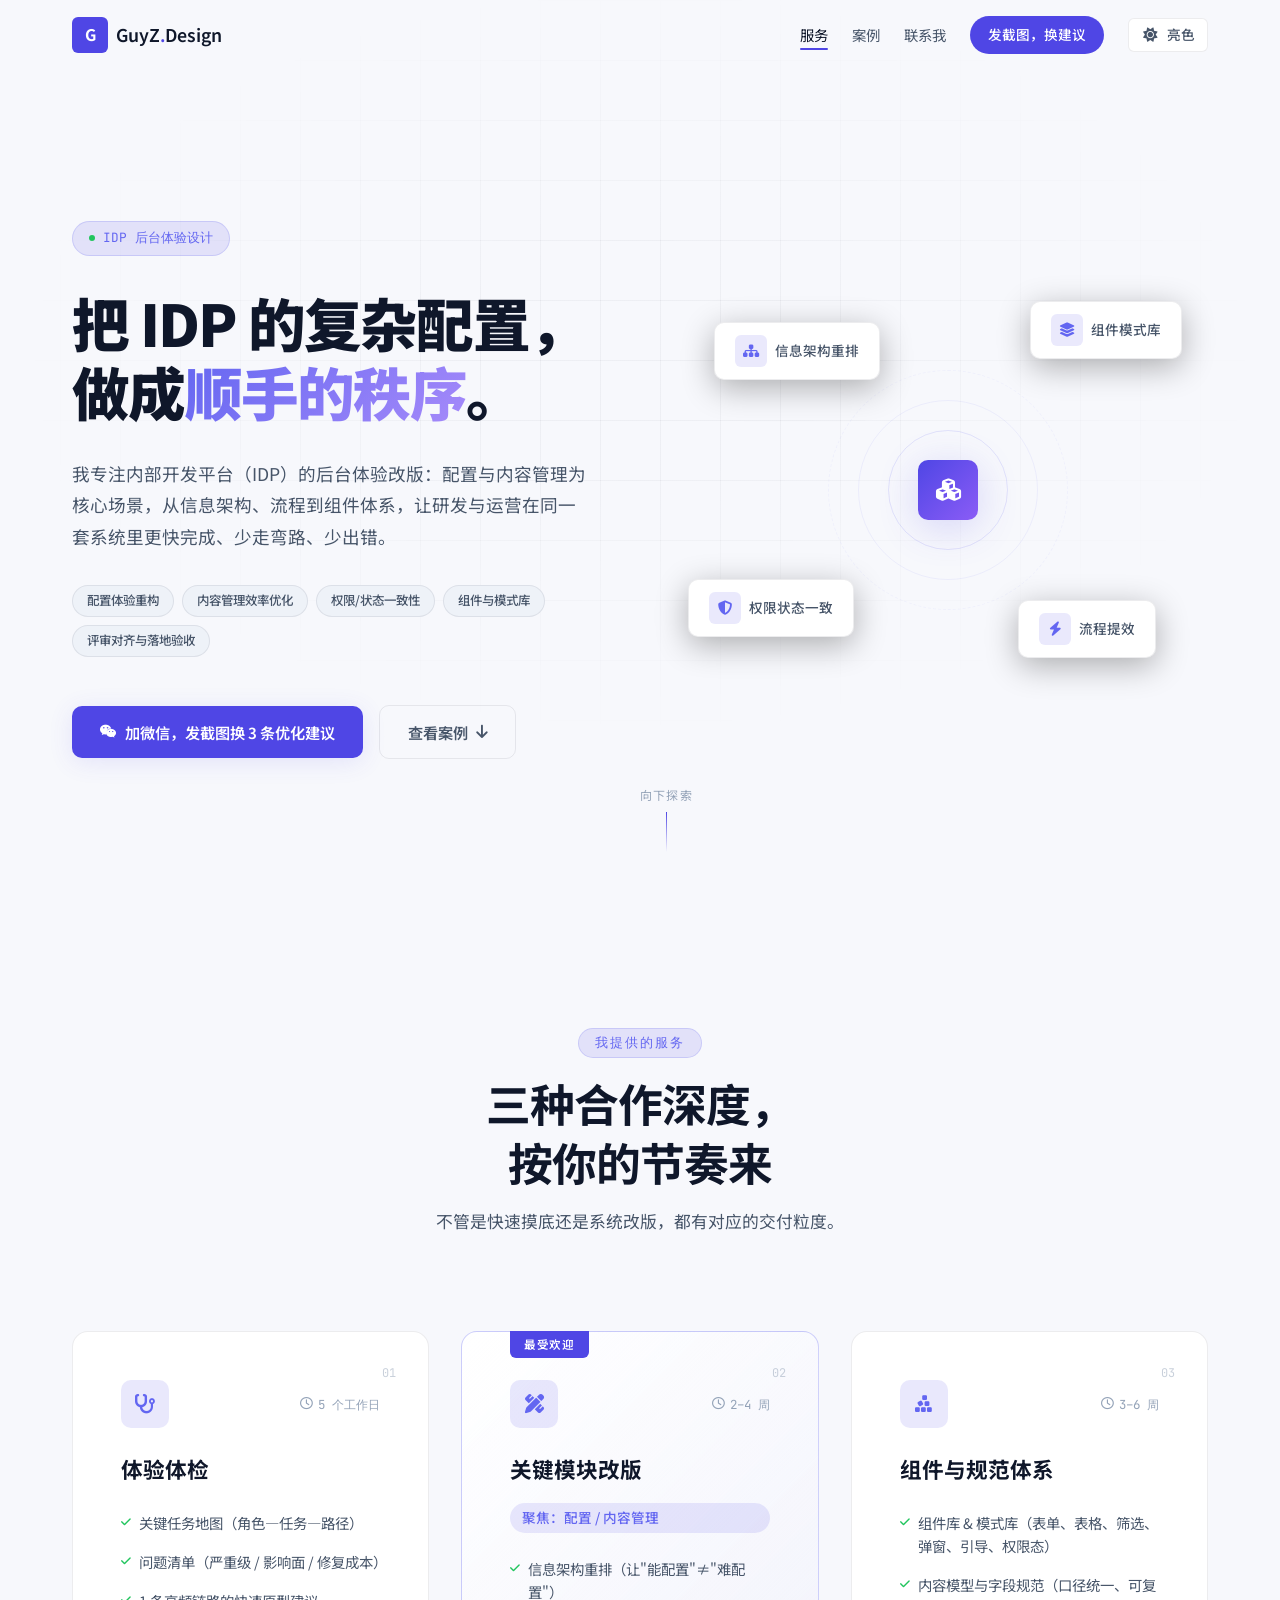
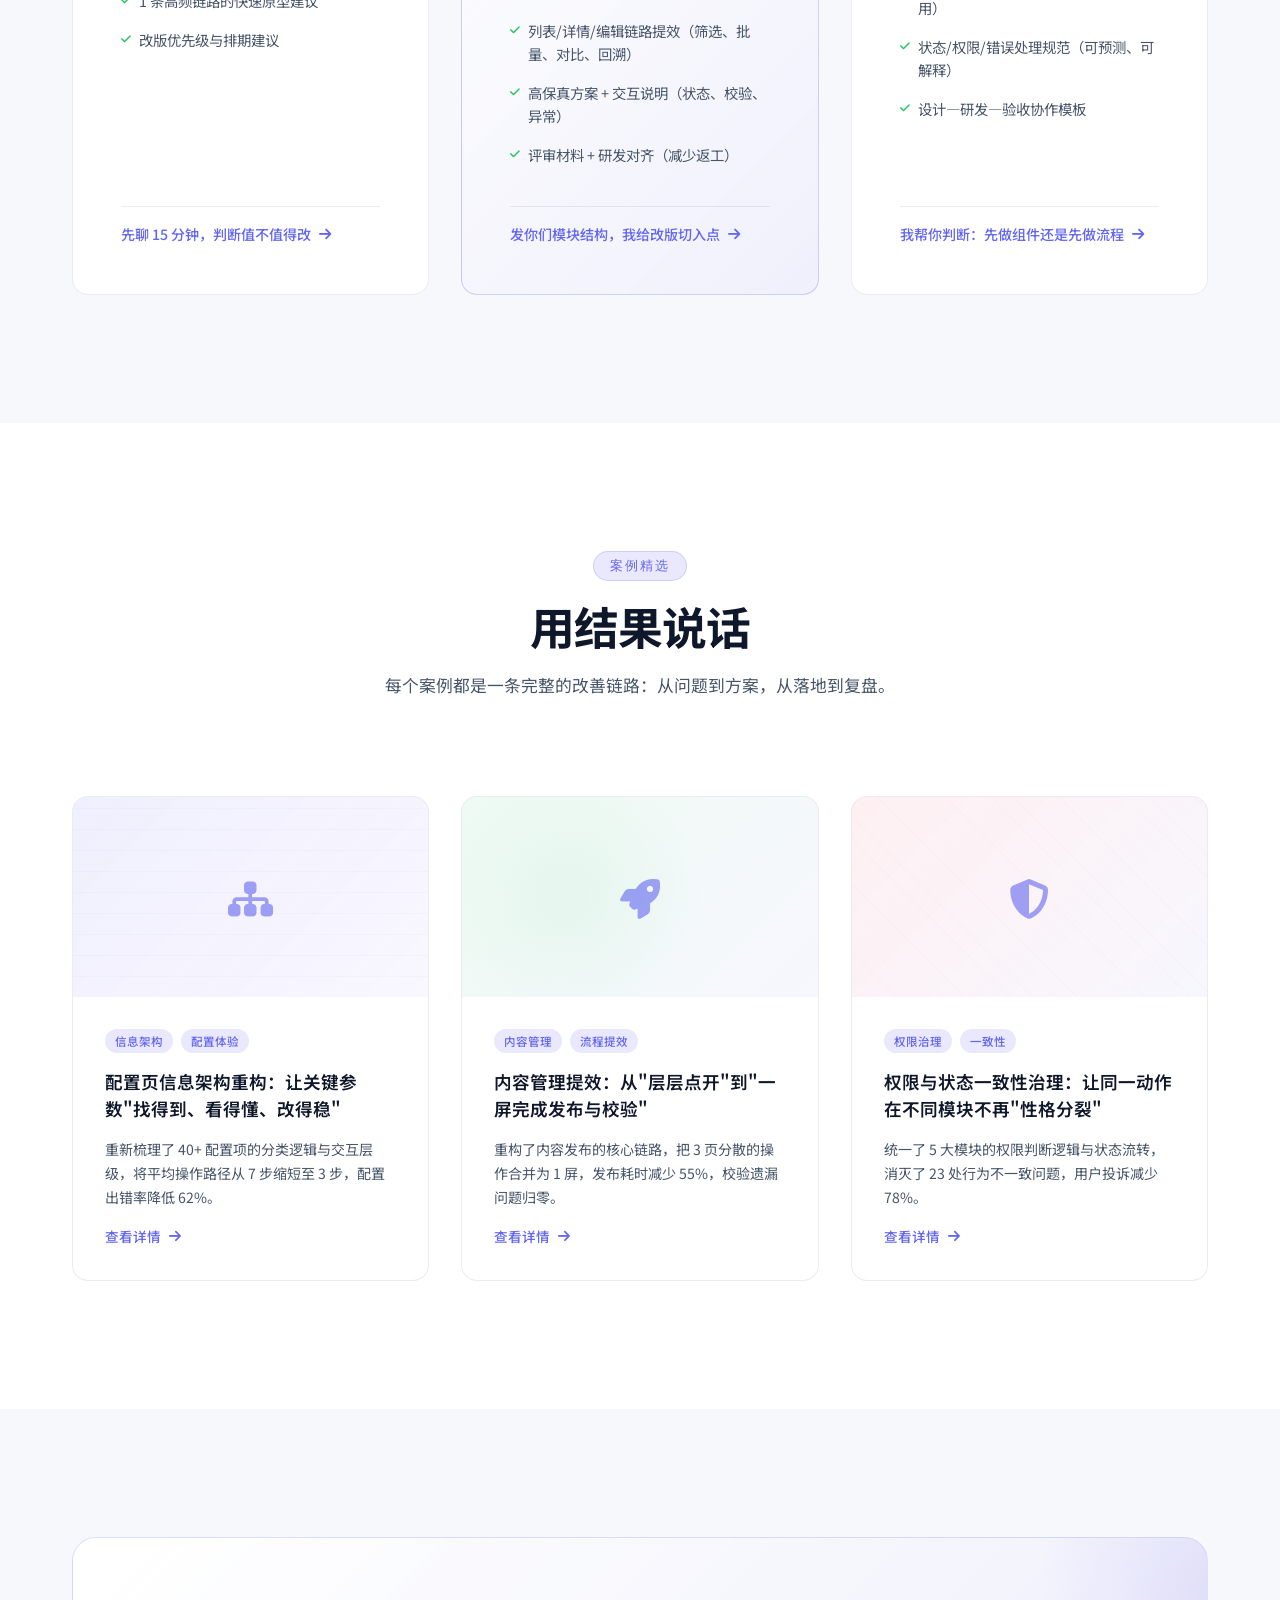
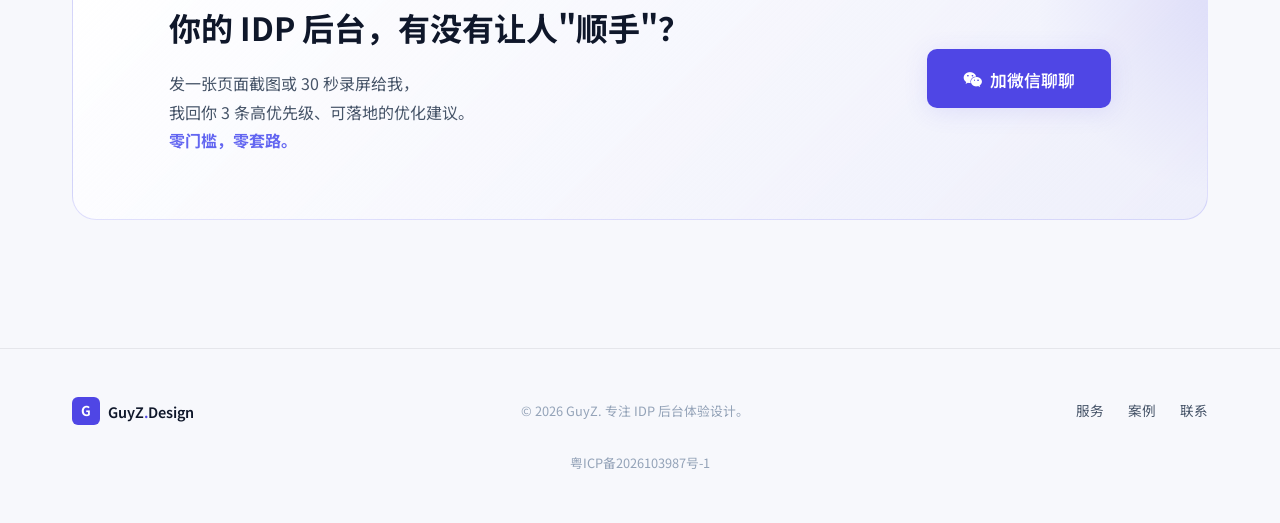
==== commit 06c085a2: "feat: 全站页脚添加工信部ICP备案编号（粤ICP备2026103987号-1）" ====
--- a/index.html
+++ b/index.html
@@ -342,6 +342,7 @@
                 <a href="contact.html">联系</a>
             </div>
         </div>
+        <p class="footer-icp"><a href="https://beian.miit.gov.cn/" target="_blank" rel="noopener noreferrer">粤ICP备2026103987号-1</a></p>
     </footer>
 
     <script src="js/main.js"></script>
--- a/css/style.css
+++ b/css/style.css
@@ -1059,6 +1059,21 @@
 }
 
 .footer-links a:hover {
+    color: var(--color-accent-light);
+}
+
+.footer-icp {
+    margin-top: var(--space-lg);
+    text-align: center;
+}
+
+.footer-icp a {
+    font-size: 0.8rem;
+    color: var(--color-text-tertiary);
+    transition: color var(--duration-fast);
+}
+
+.footer-icp a:hover {
     color: var(--color-accent-light);
 }
 
